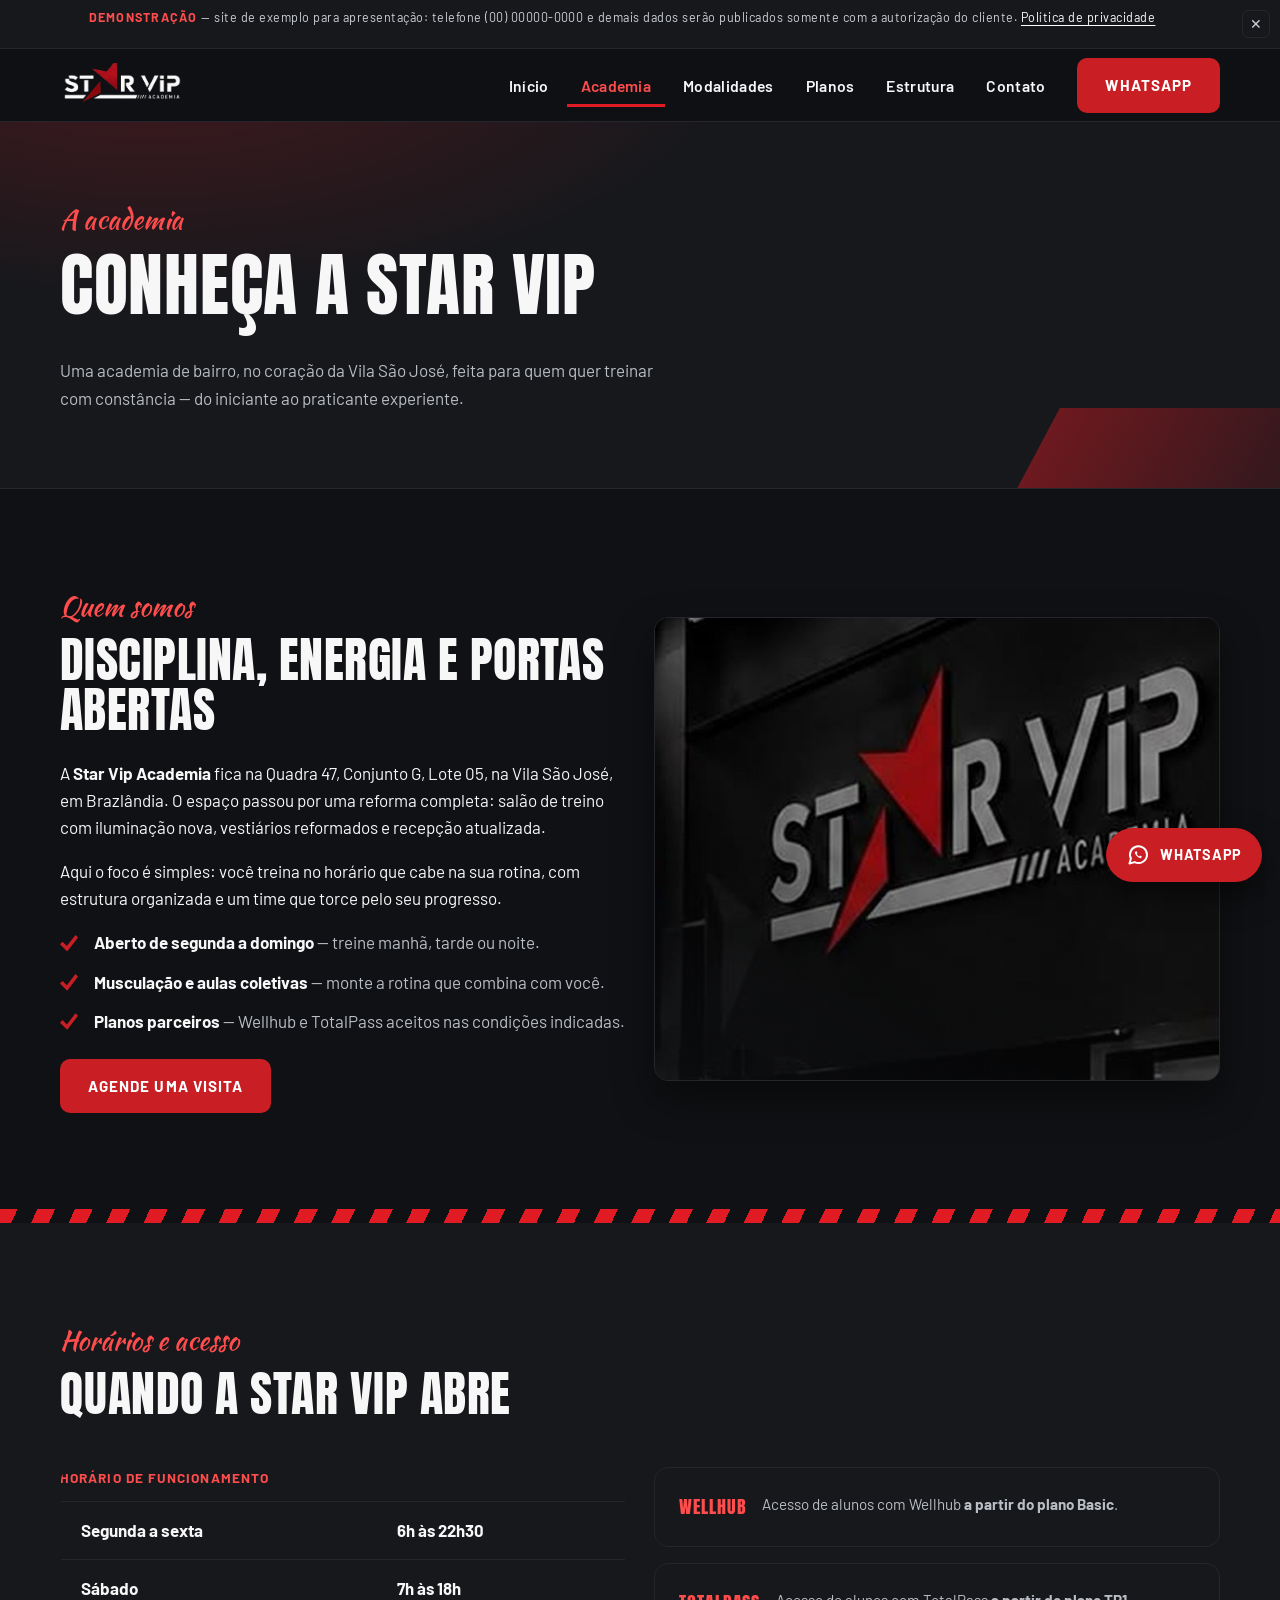
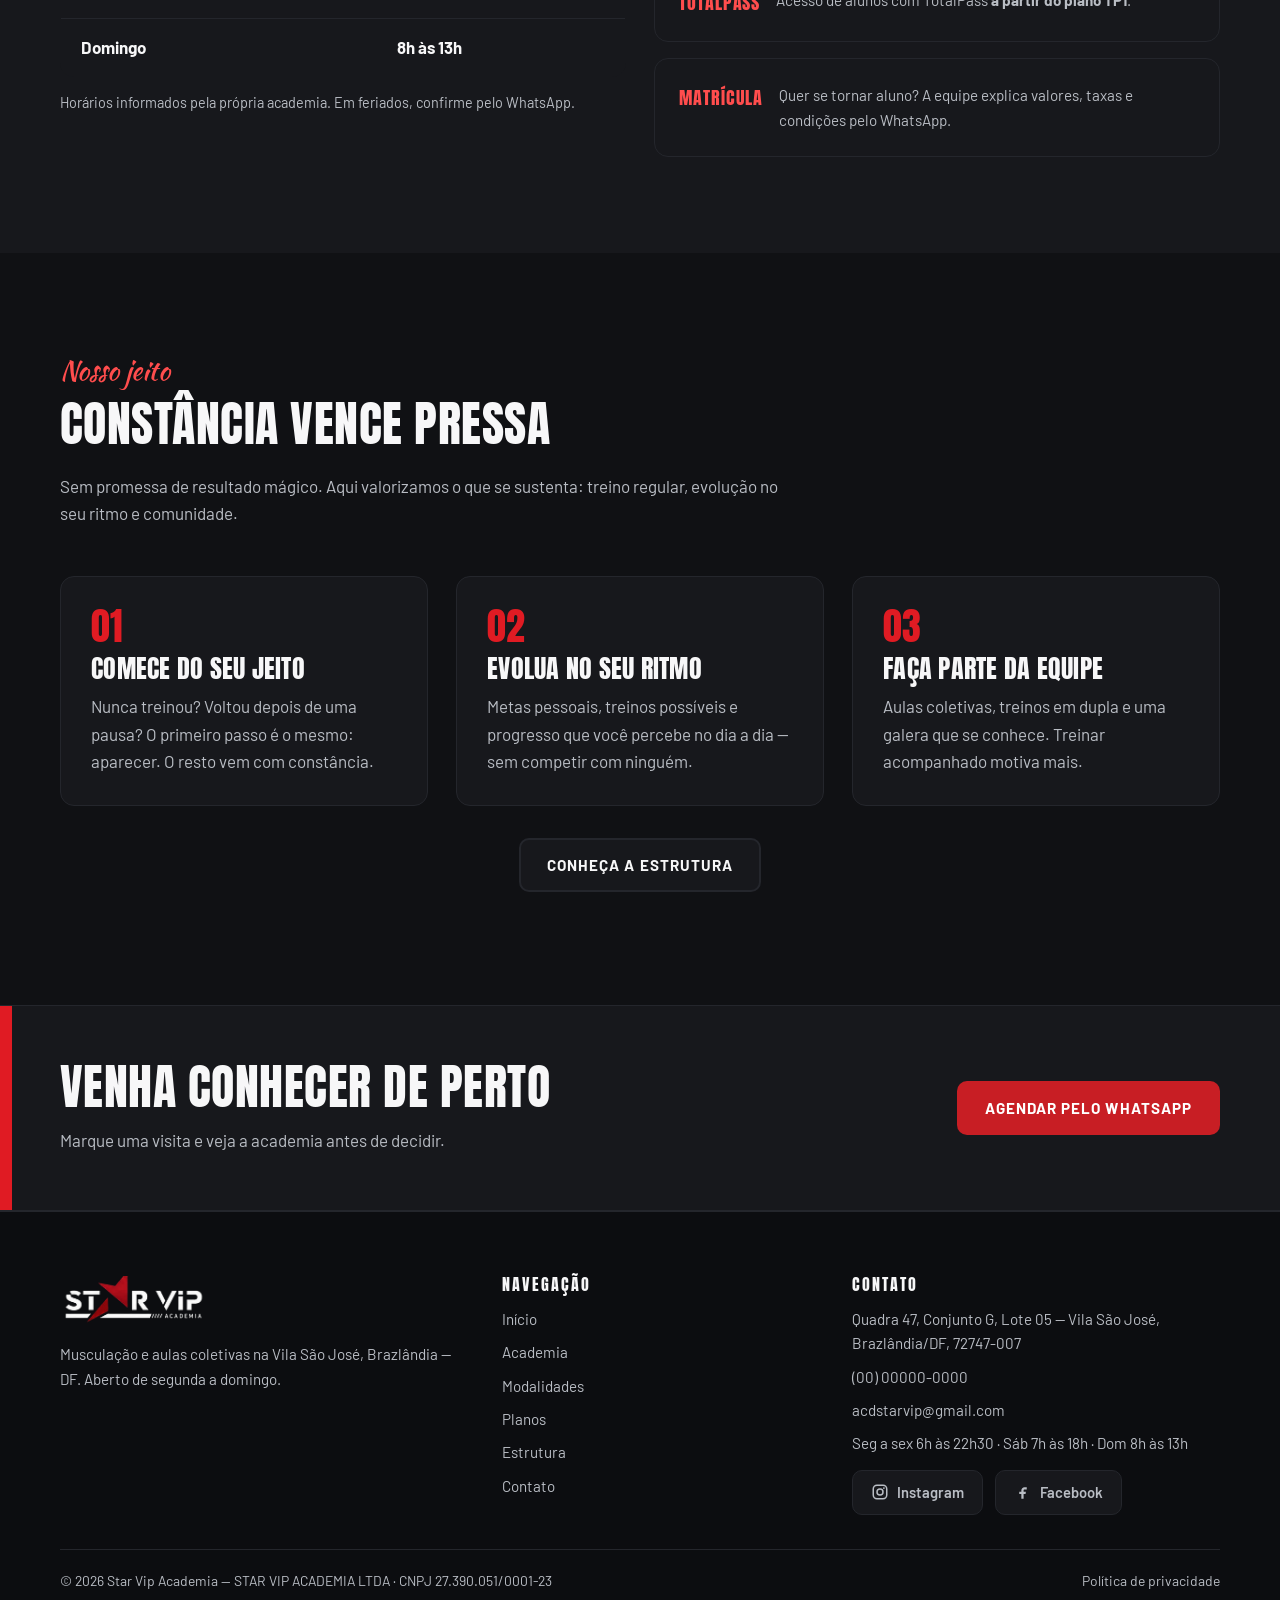
==== academia.html @ 005f94d7 "Site institucional Star Vip Academia (demonstração)" ====
<!DOCTYPE html>
<html lang="pt-BR">
<head>
  <meta charset="UTF-8">
  <meta name="viewport" content="width=device-width, initial-scale=1.0">
  <title>A Academia — Star Vip Academia em Brazlândia/DF</title>
  <meta name="description" content="Conheça a Star Vip Academia: estrutura renovada na Vila São José, Brazlândia-DF. Horários de segunda a domingo e parceiros Wellhub e TotalPass.">
  <meta name="theme-color" content="#101114">

  <meta property="og:type" content="website">
  <meta property="og:locale" content="pt_BR">
  <meta property="og:site_name" content="Star Vip Academia">
  <meta property="og:title" content="A Academia — Star Vip Academia">
  <meta property="og:description" content="Estrutura renovada, horários amplos e planos parceiros na Vila São José, Brazlândia-DF.">
  <meta property="og:image" content="img/og-image.jpg">

  <link rel="icon" href="img/favicon.png" type="image/png">
  <link rel="preconnect" href="https://fonts.googleapis.com">
  <link rel="preconnect" href="https://fonts.gstatic.com" crossorigin>
  <link href="https://fonts.googleapis.com/css2?family=Anton&family=Barlow:ital,wght@0,400;0,600;0,700;1,600&family=Kaushan+Script&display=swap" rel="stylesheet">
  <link rel="stylesheet" href="css/styles.css">
</head>
<body>
  <a class="skip-link" href="#conteudo">Pular para o conteúdo</a>

  <div class="demo-bar" role="note">
    <p><strong>Demonstração</strong> — site de exemplo para apresentação: telefone (00) 00000-0000 e demais dados serão publicados somente com a autorização do cliente. <a href="privacidade.html">Política de privacidade</a></p>
    <button type="button" class="demo-bar__close" aria-label="Dispensar aviso">&#10005;</button>
  </div>

  <!-- ======================= CABEÇALHO ======================= -->
  <header class="site-header">
    <div class="container header-inner">
      <a class="brand" href="index.html">
        <img src="img/logo.png" alt="Star Vip Academia — logo" width="126" height="44">
      </a>

      <button class="nav-toggle" type="button" aria-expanded="false" aria-controls="site-nav">
        <span class="bar"></span>
        <span class="bar"></span>
        <span class="bar"></span>
        <span class="visually-hidden">Abrir menu</span>
      </button>

      <nav id="site-nav" class="site-nav" aria-label="Navegação principal">
        <ul>
          <li><a class="nav-link" href="index.html">Início</a></li>
          <li><a class="nav-link" href="academia.html" aria-current="page">Academia</a></li>
          <li><a class="nav-link" href="modalidades.html">Modalidades</a></li>
          <li><a class="nav-link" href="planos.html">Planos</a></li>
          <li><a class="nav-link" href="estrutura.html">Estrutura</a></li>
          <li><a class="nav-link" href="contato.html">Contato</a></li>
        </ul>
        <a class="btn btn-red header-cta" href="https://wa.me/5500000000000?text=Ol%C3%A1%21%20Vim%20pelo%20site%20da%20Star%20Vip%20Academia%20e%20gostaria%20de%20mais%20informa%C3%A7%C3%B5es." target="_blank" rel="noopener" data-track="whatsapp" data-label="header">
          WhatsApp
        </a>
      </nav>
    </div>
  </header>

  <main id="conteudo">
    <!-- ======================= TOPO DA PÁGINA ======================= -->
    <section class="page-hero">
      <div class="container">
        <span class="kicker">A academia</span>
        <h1>Conheça a Star Vip</h1>
        <p>
          Uma academia de bairro, no coração da Vila São José, feita para quem quer
          treinar com constância — do iniciante ao praticante experiente.
        </p>
      </div>
    </section>

    <!-- ======================= APRESENTAÇÃO ======================= -->
    <section class="section">
      <div class="container">
        <div class="grid grid-2 items-center">
          <div class="reveal">
            <span class="kicker">Quem somos</span>
            <h2>Disciplina, energia e portas abertas</h2>
            <p>
              A <strong>Star Vip Academia</strong> fica na Quadra 47, Conjunto G, Lote 05,
              na Vila São José, em Brazlândia. O espaço passou por uma reforma completa:
              salão de treino com iluminação nova, vestiários reformados e recepção atualizada.
            </p>
            <p>
              Aqui o foco é simples: você treina no horário que cabe na sua rotina,
              com estrutura organizada e um time que torce pelo seu progresso.
            </p>
            <ul class="check-list">
              <li><strong>Aberto de segunda a domingo</strong> — treine manhã, tarde ou noite.</li>
              <li><strong>Musculação e aulas coletivas</strong> — monte a rotina que combina com você.</li>
              <li><strong>Planos parceiros</strong> — Wellhub e TotalPass aceitos nas condições indicadas.</li>
            </ul>
            <a class="btn btn-red" href="https://wa.me/5500000000000?text=Ol%C3%A1%21%20Vim%20pelo%20site%20e%20gostaria%20de%20conhecer%20a%20Star%20Vip%20Academia." target="_blank" rel="noopener" data-track="whatsapp" data-label="academia">Agende uma visita</a>
          </div>

          <figure class="hero-media reveal">
            <img src="img/logo-parede.jpg" alt="Logomarca Star Vip em relevo na parede preta do salão de treino" width="1106" height="1089" loading="lazy">
          </figure>
        </div>
      </div>
    </section>

    <div class="stripes" aria-hidden="true"></div>

    <!-- ======================= HORÁRIOS + PARCEIROS ======================= -->
    <section class="section section--dark2">
      <div class="container">
        <div class="section-head reveal">
          <span class="kicker">Horários e acesso</span>
          <h2>Quando a Star Vip abre</h2>
        </div>

        <div class="grid grid-2">
          <div class="reveal">
            <table class="hours-table">
              <caption>Horário de funcionamento</caption>
              <tbody>
                <tr>
                  <th scope="row">Segunda a sexta</th>
                  <td><strong>6h às 22h30</strong></td>
                </tr>
                <tr>
                  <th scope="row">Sábado</th>
                  <td><strong>7h às 18h</strong></td>
                </tr>
                <tr>
                  <th scope="row">Domingo</th>
                  <td><strong>8h às 13h</strong></td>
                </tr>
              </tbody>
            </table>
            <p class="note">
              Horários informados pela própria academia. Em feriados, confirme pelo WhatsApp.
            </p>
          </div>

          <div class="grid stack-16 reveal">
            <div class="partner">
              <span class="p-badge">Wellhub</span>
              <p>Acesso de alunos com Wellhub <strong>a partir do plano Basic</strong>.</p>
            </div>
            <div class="partner">
              <span class="p-badge">TotalPass</span>
              <p>Acesso de alunos com TotalPass <strong>a partir do plano TP1</strong>.</p>
            </div>
            <div class="partner">
              <span class="p-badge">Matrícula</span>
              <p>Quer se tornar aluno? A equipe explica valores, taxas e condições pelo WhatsApp.</p>
            </div>
          </div>
        </div>
      </div>
    </section>

    <!-- ======================= NOSSO JEITO DE TREINAR ======================= -->
    <section class="section">
      <div class="container">
        <div class="section-head reveal">
          <span class="kicker">Nosso jeito</span>
          <h2>Constância vence pressa</h2>
          <p>Sem promessa de resultado mágico. Aqui valorizamos o que se sustenta: treino regular, evolução no seu ritmo e comunidade.</p>
        </div>

        <div class="grid grid-3">
          <article class="card reveal">
            <span class="num">01</span>
            <h3>Comece do seu jeito</h3>
            <p>Nunca treinou? Voltou depois de uma pausa? O primeiro passo é o mesmo: aparecer. O resto vem com constância.</p>
          </article>
          <article class="card reveal">
            <span class="num">02</span>
            <h3>Evolua no seu ritmo</h3>
            <p>Metas pessoais, treinos possíveis e progresso que você percebe no dia a dia — sem competir com ninguém.</p>
          </article>
          <article class="card reveal">
            <span class="num">03</span>
            <h3>Faça parte da equipe</h3>
            <p>Aulas coletivas, treinos em dupla e uma galera que se conhece. Treinar acompanhado motiva mais.</p>
          </article>
        </div>

        <p class="center reveal">
          <a class="btn btn-ghost-light" href="estrutura.html">Conheça a estrutura</a>
        </p>
      </div>
    </section>

    <!-- ======================= CTA ======================= -->
    <section class="cta-band">
      <div class="container">
        <div>
          <h2>Venha conhecer de perto</h2>
          <p>Marque uma visita e veja a academia antes de decidir.</p>
        </div>
        <a class="btn btn-red" href="https://wa.me/5500000000000?text=Ol%C3%A1%21%20Vim%20pelo%20site%20e%20gostaria%20de%20agendar%20uma%20visita%20na%20Star%20Vip%20Academia." target="_blank" rel="noopener" data-track="whatsapp" data-label="cta-academia">
          Agendar pelo WhatsApp
        </a>
      </div>
    </section>
  </main>

  <!-- ======================= RODAPÉ ======================= -->
  <footer class="site-footer">
    <div class="container">
      <div class="footer-grid">
        <div>
          <img class="footer-logo" src="img/logo.png" alt="Star Vip Academia" width="146" height="51">
          <p>Musculação e aulas coletivas na Vila São José, Brazlândia — DF. Aberto de segunda a domingo.</p>
        </div>

        <nav aria-label="Links do rodapé">
          <h3>Navegação</h3>
          <ul>
            <li><a href="index.html">Início</a></li>
            <li><a href="academia.html">Academia</a></li>
            <li><a href="modalidades.html">Modalidades</a></li>
            <li><a href="planos.html">Planos</a></li>
            <li><a href="estrutura.html">Estrutura</a></li>
            <li><a href="contato.html">Contato</a></li>
          </ul>
        </nav>

        <div>
          <h3>Contato</h3>
          <ul>
            <li>Quadra 47, Conjunto G, Lote 05 — Vila São José, Brazlândia/DF, 72747-007</li>
            <li><a href="tel:+5500000000000">(00) 00000-0000</a></li>
            <li><a href="mailto:acdstarvip@gmail.com">acdstarvip@gmail.com</a></li>
            <li>Seg a sex 6h às 22h30 · Sáb 7h às 18h · Dom 8h às 13h</li>
          </ul>
          <div class="socials">
            <a href="https://www.instagram.com/academiastarvip/" target="_blank" rel="noopener" data-track="instagram" data-label="footer">
              <svg width="18" height="18" viewBox="0 0 24 24" fill="none" stroke="currentColor" stroke-width="2" aria-hidden="true"><rect x="3" y="3" width="18" height="18" rx="5"/><circle cx="12" cy="12" r="4"/><circle cx="17.2" cy="6.8" r="1.2" fill="currentColor" stroke="none"/></svg>
              Instagram
            </a>
            <a href="https://www.facebook.com/academiastarvip" target="_blank" rel="noopener" data-track="facebook" data-label="footer">
              <svg width="18" height="18" viewBox="0 0 24 24" fill="currentColor" aria-hidden="true"><path d="M14 8.5h3V5.6h-3c-2.3 0-4.2 1.9-4.2 4.2v1.9H7v2.9h2.8V21h3v-6.4h2.6l.5-2.9h-3.1V9.8c0-.7.6-1.3 1.2-1.3z"/></svg>
              Facebook
            </a>
          </div>
        </div>
      </div>

      <div class="footer-bottom">
        <span>© 2026 Star Vip Academia — STAR VIP ACADEMIA LTDA · CNPJ 27.390.051/0001-23</span>
        <span><a href="privacidade.html">Política de privacidade</a></span>
      </div>
    </div>
  </footer>

  <a class="float-wa" href="https://wa.me/5500000000000?text=Ol%C3%A1%21%20Vim%20pelo%20site%20da%20Star%20Vip%20Academia%20e%20gostaria%20de%20mais%20informa%C3%A7%C3%B5es." target="_blank" rel="noopener" aria-label="Falar no WhatsApp" data-track="whatsapp" data-label="flutuante">
    <svg viewBox="0 0 24 24" fill="none" stroke="currentColor" stroke-width="2" stroke-linecap="round" stroke-linejoin="round" aria-hidden="true"><path d="M21 11.5a8.5 8.5 0 0 1-12.3 7.6L3.5 20.5l1.4-5A8.5 8.5 0 1 1 21 11.5z"/><path d="M8.8 9.2c.3 2.6 3.4 5.7 6 6l1.2-1.5-1.9-1.1-1 .8c-.9-.5-1.9-1.5-2.4-2.4l.8-1L10.3 8l-1.5 1.2z" fill="currentColor" stroke="none"/></svg>
    <span>WhatsApp</span>
  </a>

  <script src="js/main.js"></script>
</body>
</html>
---- css/styles.css ----
/* =========================================================
   Star Vip Academia — styles.css
   Identidade: preto carvão + vermelho intenso + branco
   Títulos condensados em caixa alta + acentos manuscritos
   ========================================================= */

:root {
  --ink: #101114;          /* fundo principal (carvão) */
  --ink-2: #17181c;        /* cartões e blocos */
  --ink-3: #24262c;        /* bordas e divisões */
  --red: #e01b23;          /* grafismos, detalhes, faixas */
  --red-btn: #c81e24;      /* botões com texto branco (contraste AA) */
  --red-btn-hover: #a9161c;
  --red-soft: #ff4d4d;     /* texto/links vermelhos sobre escuro (AA) */
  --white: #f7f7f8;
  --muted: #b9bdc4;        /* texto secundário sobre escuro */
  --radius: 14px;
  --font-display: "Anton", "Arial Narrow", sans-serif;
  --font-body: "Barlow", "Segoe UI", sans-serif;
  --font-script: "Kaushan Script", cursive;
  --header-h: 72px;
  --shadow: 0 18px 40px rgba(0, 0, 0, .45);
}

/* ---------- Base ---------- */
*, *::before, *::after { box-sizing: border-box; }

html { scroll-behavior: smooth; }

body {
  margin: 0;
  background: var(--ink);
  color: var(--white);
  font-family: var(--font-body);
  font-size: 17px;
  line-height: 1.6;
  -webkit-font-smoothing: antialiased;
}

img { max-width: 100%; height: auto; display: block; }

a { color: var(--red-soft); text-decoration: none; }
a:hover { text-decoration: underline; }

h1, h2, h3 {
  font-family: var(--font-display);
  font-weight: 400;
  text-transform: uppercase;
  line-height: 1.05;
  letter-spacing: .01em;
  margin: 0 0 .5em;
  color: var(--white);
}

h1 { font-size: clamp(2.5rem, 6vw, 4.4rem); }
h2 { font-size: clamp(1.9rem, 4vw, 3rem); }
h3 { font-size: clamp(1.25rem, 2.4vw, 1.6rem); }

p { margin: 0 0 1em; }

::selection { background: var(--red); color: #fff; }

:focus-visible {
  outline: 3px solid var(--red-soft);
  outline-offset: 3px;
  border-radius: 4px;
}

.visually-hidden {
  position: absolute !important;
  width: 1px; height: 1px;
  margin: -1px; padding: 0; border: 0;
  clip: rect(0 0 0 0); overflow: hidden;
  white-space: nowrap;
}

.skip-link {
  position: absolute;
  left: 16px; top: -60px;
  z-index: 200;
  background: var(--red-btn);
  color: #fff;
  padding: 12px 18px;
  font-weight: 700;
  border-radius: 0 0 8px 8px;
  transition: top .2s ease;
}
.skip-link:focus { top: 0; text-decoration: none; }

/* -------------------------------------------------
   Faixa de demonstração (aviso ao cliente)
------------------------------------------------- */
.demo-bar {
  display: flex;
  align-items: center;
  justify-content: center;
  gap: 16px;
  flex-wrap: wrap;
  padding: 8px 52px 8px 16px;
  position: relative;
  background: var(--ink-2);
  border-bottom: 1px solid var(--ink-3);
  font-size: .78rem;
  letter-spacing: .04em;
  text-align: center;
  color: #cfd2d8;
}
.demo-bar strong {
  color: var(--red-soft);
  text-transform: uppercase;
  letter-spacing: .1em;
}
.demo-bar a { color: #fff; text-decoration: underline; text-underline-offset: 3px; }
.demo-bar__close {
  position: absolute;
  right: 10px; top: 50%;
  transform: translateY(-50%);
  width: 28px; height: 28px;
  display: grid; place-items: center;
  background: none;
  border: 1px solid var(--ink-3);
  border-radius: 6px;
  color: #cfd2d8;
  font-size: .9rem;
  line-height: 1;
  cursor: pointer;
  transition: color .15s ease, border-color .15s ease;
}
.demo-bar__close:hover { color: #fff; border-color: var(--red); }
.demo-bar[hidden] { display: none; }

.container {
  width: min(1160px, 100% - 40px);
  margin-inline: auto;
}

/* ---------- Utilidades de texto ---------- */
.script {
  font-family: var(--font-script);
  text-transform: none;
  font-weight: 400;
  color: var(--red-soft);
  letter-spacing: 0;
}

.accent { color: var(--red-soft); }

.lead {
  font-size: clamp(1.05rem, 1.6vw, 1.2rem);
  color: var(--muted);
  max-width: 58ch;
}

.kicker {
  display: inline-block;
  font-family: var(--font-script);
  font-size: clamp(1.3rem, 2.5vw, 1.7rem);
  color: var(--red-soft);
  margin-bottom: .4rem;
}

.section { padding: clamp(56px, 8vw, 96px) 0; position: relative; }
.section--tight { padding: clamp(40px, 6vw, 64px) 0; }
.section--dark2 { background: var(--ink-2); }

.section-head { max-width: 720px; margin-bottom: clamp(28px, 4vw, 48px); }
.section-head p { color: var(--muted); margin-bottom: 0; }
.section-head--center { margin-inline: auto; text-align: center; }

/* Tarja diagonal //// inspirada no logo */
.stripes {
  height: 14px;
  background: repeating-linear-gradient(
    115deg,
    var(--red) 0 16px,
    transparent 16px 34px
  );
}

/* ---------- Botões ---------- */
.btn {
  display: inline-flex;
  align-items: center;
  justify-content: center;
  gap: 10px;
  min-height: 48px;
  padding: 13px 26px;
  font-family: var(--font-body);
  font-size: .95rem;
  font-weight: 700;
  text-transform: uppercase;
  letter-spacing: .07em;
  border: 2px solid transparent;
  border-radius: 10px;
  cursor: pointer;
  text-decoration: none;
  transition: background-color .18s ease, border-color .18s ease,
              color .18s ease, transform .18s ease;
}
.btn:hover { text-decoration: none; transform: translateY(-2px); }

.btn-red {
  background: var(--red-btn);
  color: #fff;
}
.btn-red:hover { background: var(--red-btn-hover); color: #fff; }

.btn-outline {
  border-color: rgba(255, 255, 255, .55);
  color: var(--white);
  background: transparent;
}
.btn-outline:hover { border-color: var(--white); background: rgba(255,255,255,.08); color: var(--white); }

.btn-ghost-light {
  border-color: var(--ink-3);
  background: var(--ink-2);
  color: var(--white);
}
.btn-ghost-light:hover { border-color: var(--red); color: var(--white); }

.btn-block { width: 100%; }

.btn .icon { width: 20px; height: 20px; flex: none; }

/* ---------- Cabeçalho ---------- */
.site-header {
  position: sticky;
  top: 0;
  z-index: 100;
  background: rgba(16, 17, 20, .92);
  backdrop-filter: blur(10px);
  border-bottom: 1px solid var(--ink-3);
}

.header-inner {
  display: flex;
  align-items: center;
  justify-content: space-between;
  gap: 20px;
  min-height: var(--header-h);
}

.brand img { height: 44px; width: auto; }

.nav-toggle {
  display: none;
  flex-direction: column;
  justify-content: center;
  gap: 5px;
  width: 48px; height: 48px;
  padding: 10px;
  background: transparent;
  border: 1px solid var(--ink-3);
  border-radius: 10px;
  cursor: pointer;
}
.nav-toggle .bar {
  display: block;
  height: 3px;
  width: 100%;
  background: var(--white);
  border-radius: 2px;
  transition: transform .2s ease, opacity .2s ease;
}
.nav-toggle[aria-expanded="true"] .bar:nth-child(1) { transform: translateY(8px) rotate(45deg); }
.nav-toggle[aria-expanded="true"] .bar:nth-child(2) { opacity: 0; }
.nav-toggle[aria-expanded="true"] .bar:nth-child(3) { transform: translateY(-8px) rotate(-45deg); }

.site-nav { display: flex; align-items: center; gap: 8px; }

.site-nav ul {
  display: flex;
  align-items: center;
  gap: 4px;
  list-style: none;
  margin: 0;
  padding: 0;
}

.site-nav a.nav-link {
  display: inline-flex;
  align-items: center;
  min-height: 44px;
  padding: 8px 14px;
  color: var(--white);
  font-weight: 600;
  font-size: .98rem;
  letter-spacing: .02em;
  border-radius: 8px;
  text-decoration: none;
}
.site-nav a.nav-link:hover { background: rgba(255,255,255,.07); text-decoration: none; }

.site-nav a.nav-link[aria-current="page"] {
  color: var(--red-soft);
  box-shadow: inset 0 -3px 0 var(--red);
  border-radius: 8px 8px 0 0;
}

.header-cta { margin-left: 10px; }

/* ---------- Hero ---------- */
.hero {
  position: relative;
  overflow: hidden;
  background:
    radial-gradient(1100px 520px at 85% -10%, rgba(224, 27, 35, .18), transparent 60%),
    linear-gradient(180deg, #141519 0%, var(--ink) 100%);
  border-bottom: 1px solid var(--ink-3);
}

/* grafismo diagonal vermelho */
.hero::before {
  content: "";
  position: absolute;
  top: -60px; right: -80px;
  width: 420px; height: 180px;
  background: linear-gradient(90deg, var(--red), rgba(224,27,35,.25));
  transform: skewX(-28deg);
  opacity: .55;
  pointer-events: none;
}

.hero-grid {
  display: grid;
  grid-template-columns: 1.15fr .85fr;
  gap: clamp(28px, 5vw, 56px);
  align-items: center;
  padding: clamp(48px, 7vw, 92px) 0 clamp(36px, 5vw, 64px);
  position: relative;
  z-index: 1;
}

.hero h1 .line2 { display: block; color: var(--red-soft); }

.hero-actions {
  display: flex;
  flex-wrap: wrap;
  gap: 14px;
  margin-top: 26px;
}

.hero-media {
  position: relative;
  margin: 0;
  border-radius: var(--radius);
  overflow: hidden;
  box-shadow: var(--shadow);
  border: 1px solid var(--ink-3);
}
.hero-media img { width: 100%; aspect-ratio: 11 / 9; object-fit: cover; }
.hero-media::after {
  content: "";
  position: absolute;
  inset: 0;
  background: linear-gradient(200deg, transparent 55%, rgba(16,17,20,.7));
  pointer-events: none;
}

/* faixa de indicadores */
.hero-strip {
  position: relative;
  z-index: 1;
  background: rgba(23, 24, 28, .9);
  border-top: 1px solid var(--ink-3);
}
.hero-strip ul {
  list-style: none;
  display: grid;
  grid-template-columns: repeat(4, 1fr);
  margin: 0;
  padding: 0;
}
.hero-strip li {
  padding: 18px 20px;
  text-align: center;
  font-weight: 600;
  color: var(--white);
  border-left: 1px solid var(--ink-3);
  font-size: .95rem;
}
.hero-strip li:first-child { border-left: 0; }
.hero-strip li strong {
  display: block;
  font-family: var(--font-display);
  font-size: 1.35rem;
  color: var(--red-soft);
  text-transform: uppercase;
  letter-spacing: .03em;
}

/* Página interna: faixa de topo */
.page-hero {
  position: relative;
  overflow: hidden;
  background:
    radial-gradient(900px 380px at 12% -20%, rgba(224, 27, 35, .22), transparent 65%),
    var(--ink-2);
  border-bottom: 1px solid var(--ink-3);
  padding: clamp(44px, 6vw, 76px) 0;
}
.page-hero::after {
  content: "";
  position: absolute;
  right: -60px; bottom: -70px;
  width: 320px; height: 150px;
  background: linear-gradient(90deg, rgba(224,27,35,.85), rgba(224,27,35,.15));
  transform: skewX(-28deg);
  opacity: .5;
  pointer-events: none;
}
.page-hero .container { position: relative; z-index: 1; }
.page-hero p { color: var(--muted); max-width: 62ch; margin-bottom: 0; }

/* ---------- Grade de cartões ---------- */
.grid {
  display: grid;
  gap: clamp(18px, 3vw, 28px);
}
.grid-2 { grid-template-columns: repeat(2, 1fr); }
.grid-3 { grid-template-columns: repeat(3, 1fr); }
.grid-4 { grid-template-columns: repeat(4, 1fr); }

.card {
  background: var(--ink-2);
  border: 1px solid var(--ink-3);
  border-radius: var(--radius);
  padding: clamp(22px, 3vw, 30px);
  transition: border-color .2s ease, transform .2s ease;
}
.card:hover { border-color: rgba(224, 27, 35, .6); transform: translateY(-4px); }

.card h3 { margin-bottom: .45em; }
.card p { color: var(--muted); margin-bottom: 0; }

.card .tag {
  display: inline-block;
  font-size: .78rem;
  font-weight: 700;
  letter-spacing: .12em;
  text-transform: uppercase;
  color: var(--red-soft);
  margin-bottom: 10px;
}

/* cartão de modalidade */
.card--mod { display: flex; flex-direction: column; gap: 12px; }
.card--mod .mod-icon {
  width: 54px; height: 54px;
  display: grid;
  place-items: center;
  background: rgba(224, 27, 35, .12);
  border: 1px solid rgba(224, 27, 35, .45);
  border-radius: 12px;
  color: var(--red-soft);
}
.card--mod .mod-icon svg { width: 28px; height: 28px; }
.card--mod .btn { margin-top: auto; }

/* número de destaque */
.card .num {
  font-family: var(--font-display);
  font-size: 2.4rem;
  color: var(--red);
  line-height: 1;
  margin-bottom: 10px;
  display: block;
}

/* ---------- Lista com marcas ---------- */
.check-list {
  list-style: none;
  margin: 0 0 1.4em;
  padding: 0;
  display: grid;
  gap: 12px;
}
.check-list li {
  position: relative;
  padding-left: 34px;
  color: var(--muted);
}
.check-list li::before {
  content: "";
  position: absolute;
  left: 0; top: 4px;
  width: 18px; height: 18px;
  background: var(--red-btn);
  clip-path: polygon(14% 46%, 0 60%, 40% 100%, 100% 22%, 86% 8%, 38% 70%);
}
.check-list li strong { color: var(--white); }

/* ---------- Faixa CTA ---------- */
.cta-band {
  position: relative;
  overflow: hidden;
  background: var(--ink-2);
  border-block: 1px solid var(--ink-3);
}
.cta-band::before {
  content: "";
  position: absolute;
  inset: 0 auto 0 0;
  width: 12px;
  background: var(--red);
}
.cta-band .container {
  display: flex;
  flex-wrap: wrap;
  align-items: center;
  justify-content: space-between;
  gap: 24px;
  padding: clamp(36px, 5vw, 56px) 0;
}
.cta-band h2 { margin-bottom: .3em; }
.cta-band p { color: var(--muted); margin-bottom: 0; }

/* ---------- Horários ---------- */
.hours-table {
  width: 100%;
  border-collapse: collapse;
  background: var(--ink-2);
  border: 1px solid var(--ink-3);
  border-radius: var(--radius);
  overflow: hidden;
}
.hours-table caption {
  caption-side: top;
  text-align: left;
  padding-bottom: 12px;
  font-weight: 700;
  letter-spacing: .08em;
  text-transform: uppercase;
  color: var(--red-soft);
  font-size: .85rem;
}
.hours-table th, .hours-table td {
  padding: 15px 20px;
  text-align: left;
  border-bottom: 1px solid var(--ink-3);
}
.hours-table tr:last-child th,
.hours-table tr:last-child td { border-bottom: 0; }
.hours-table th { font-weight: 700; color: var(--white); white-space: nowrap; }
.hours-table td { color: var(--muted); }
.hours-table td strong { color: var(--white); font-size: 1.05rem; }

/* ---------- Parceiros ---------- */
.partner {
  display: flex;
  gap: 16px;
  align-items: flex-start;
  background: var(--ink-2);
  border: 1px solid var(--ink-3);
  border-radius: var(--radius);
  padding: 24px;
}
.partner .p-badge {
  font-family: var(--font-display);
  text-transform: uppercase;
  color: var(--red-soft);
  font-size: 1.15rem;
  letter-spacing: .05em;
  white-space: nowrap;
}
.partner p { margin: 0; color: var(--muted); font-size: .95rem; }

/* ---------- Galeria ---------- */
.gallery {
  display: grid;
  grid-template-columns: repeat(6, 1fr);
  gap: 14px;
}
.gallery figure {
  margin: 0;
  position: relative;
  border-radius: var(--radius);
  overflow: hidden;
  border: 1px solid var(--ink-3);
  background: var(--ink-2);
  cursor: zoom-in;
}
.gallery figure:nth-child(1) { grid-column: span 4; }
.gallery figure:nth-child(2) { grid-column: span 2; }
.gallery figure:nth-child(3) { grid-column: span 2; }
.gallery figure:nth-child(4) { grid-column: span 2; }
.gallery figure:nth-child(5) { grid-column: span 2; }

.gallery img {
  width: 100%;
  height: 100%;
  min-height: 210px;
  object-fit: cover;
  transition: transform .3s ease;
}
.gallery figure:hover img { transform: scale(1.04); }
.gallery figcaption {
  position: absolute;
  left: 0; right: 0; bottom: 0;
  padding: 26px 16px 12px;
  font-size: .92rem;
  font-weight: 600;
  color: var(--white);
  background: linear-gradient(transparent, rgba(16, 17, 20, .92));
}

/* lightbox */
.lightbox {
  position: fixed;
  inset: 0;
  z-index: 300;
  display: none;
  align-items: center;
  justify-content: center;
  padding: 24px;
  background: rgba(8, 9, 11, .94);
}
.lightbox.is-open { display: flex; }
.lightbox img {
  max-width: min(1000px, 92vw);
  max-height: 82vh;
  border-radius: 10px;
  border: 1px solid var(--ink-3);
}
.lightbox .lb-close,
.lightbox .lb-prev,
.lightbox .lb-next {
  position: absolute;
  min-width: 46px; min-height: 46px;
  display: grid;
  place-items: center;
  background: rgba(23, 24, 28, .9);
  color: #fff;
  border: 1px solid var(--ink-3);
  border-radius: 10px;
  font-size: 1.3rem;
  cursor: pointer;
}
.lightbox .lb-close { top: 18px; right: 18px; }
.lightbox .lb-prev  { left: 18px; top: 50%; transform: translateY(-50%); }
.lightbox .lb-next  { right: 18px; top: 50%; transform: translateY(-50%); }

/* ---------- Contato ---------- */
.contact-grid {
  display: grid;
  grid-template-columns: .95fr 1.05fr;
  gap: clamp(24px, 4vw, 44px);
  align-items: start;
}

.info-list { list-style: none; margin: 0 0 26px; padding: 0; display: grid; gap: 14px; }
.info-list li {
  display: flex;
  gap: 14px;
  align-items: flex-start;
  background: var(--ink-2);
  border: 1px solid var(--ink-3);
  border-radius: 12px;
  padding: 16px 18px;
}
.info-list .ico {
  flex: none;
  width: 40px; height: 40px;
  display: grid;
  place-items: center;
  background: rgba(224, 27, 35, .12);
  border-radius: 10px;
  color: var(--red-soft);
}
.info-list .ico svg { width: 22px; height: 22px; }
.info-list b { display: block; text-transform: uppercase; letter-spacing: .08em; font-size: .78rem; color: var(--muted); }
.info-list span, .info-list a { color: var(--white); font-weight: 600; }
.info-list a:hover { color: var(--red-soft); }

.socials { display: flex; gap: 12px; flex-wrap: wrap; margin-top: 14px; }
.socials a {
  display: inline-flex;
  align-items: center;
  gap: 8px;
  min-height: 44px;
  padding: 10px 18px;
  border: 1px solid var(--ink-3);
  border-radius: 10px;
  background: var(--ink-2);
  color: var(--white);
  font-weight: 600;
  font-size: .92rem;
}
.socials a:hover { border-color: var(--red); color: var(--white); text-decoration: none; }

/* formulário */
.form-card {
  background: var(--ink-2);
  border: 1px solid var(--ink-3);
  border-radius: var(--radius);
  padding: clamp(24px, 4vw, 36px);
}

.form-row { display: grid; gap: 16px; grid-template-columns: 1fr 1fr; }
.form-field { display: flex; flex-direction: column; gap: 6px; margin-bottom: 16px; }
.form-field label { font-weight: 600; font-size: .95rem; }
.form-field .hint { color: var(--muted); font-size: .85rem; }

.form-field input,
.form-field select,
.form-field textarea {
  width: 100%;
  min-height: 48px;
  padding: 12px 14px;
  background: #0e0f12;
  color: var(--white);
  border: 1px solid var(--ink-3);
  border-radius: 10px;
  font-family: var(--font-body);
  font-size: 1rem;
}
.form-field textarea { min-height: 130px; resize: vertical; }

.form-field input:focus,
.form-field select:focus,
.form-field textarea:focus {
  outline: none;
  border-color: var(--red);
  box-shadow: 0 0 0 3px rgba(224, 27, 35, .28);
}

.form-field .error {
  color: var(--red-soft);
  font-size: .87rem;
  font-weight: 600;
  min-height: 1.1em;
}
.form-field input[aria-invalid="true"],
.form-field select[aria-invalid="true"],
.form-field textarea[aria-invalid="true"] { border-color: var(--red-soft); }

.checkbox-field {
  display: flex;
  gap: 10px;
  align-items: flex-start;
  margin-bottom: 20px;
  font-size: .93rem;
  color: var(--muted);
}
.checkbox-field input { width: 22px; height: 22px; margin-top: 2px; accent-color: var(--red-btn); flex: none; }

.form-success {
  display: none;
  margin-bottom: 18px;
  padding: 16px 18px;
  border: 1px solid rgba(80, 220, 130, .5);
  background: rgba(46, 160, 90, .14);
  color: #d6f5e2;
  border-radius: 10px;
  font-weight: 600;
}
.form-success.is-visible { display: block; }

.map-frame {
  border: 1px solid var(--ink-3);
  border-radius: var(--radius);
  overflow: hidden;
  background: var(--ink-2);
}
.map-frame iframe {
  display: block;
  width: 100%;
  height: 340px;
  border: 0;
  filter: grayscale(.35) contrast(1.05);
}

/* ---------- Rodapé ---------- */
.site-footer {
  background: #0c0d10;
  border-top: 1px solid var(--ink-3);
  padding: clamp(40px, 6vw, 64px) 0 28px;
  color: var(--muted);
  font-size: .95rem;
}
.footer-grid {
  display: grid;
  grid-template-columns: 1.3fr 1fr 1.2fr;
  gap: clamp(24px, 4vw, 44px);
  margin-bottom: 34px;
}
.site-footer h3 {
  font-size: 1rem;
  letter-spacing: .12em;
  color: var(--white);
  margin-bottom: 14px;
}
.site-footer img.footer-logo { height: 52px; width: auto; margin-bottom: 14px; }
.site-footer ul { list-style: none; margin: 0; padding: 0; display: grid; gap: 9px; }
.site-footer a { color: var(--muted); }
.site-footer a:hover { color: var(--red-soft); }
.footer-bottom {
  border-top: 1px solid var(--ink-3);
  padding-top: 20px;
  display: flex;
  flex-wrap: wrap;
  gap: 10px 24px;
  justify-content: space-between;
  font-size: .87rem;
}

/* ---------- Botão flutuante WhatsApp ---------- */
.float-wa {
  position: fixed;
  right: 18px;
  bottom: 18px;
  z-index: 150;
  display: inline-flex;
  align-items: center;
  gap: 10px;
  min-height: 54px;
  padding: 0 20px;
  background: var(--red-btn);
  color: #fff;
  font-weight: 700;
  text-transform: uppercase;
  letter-spacing: .05em;
  font-size: .9rem;
  border-radius: 999px;
  box-shadow: 0 14px 30px rgba(0, 0, 0, .5);
}
.float-wa:hover { background: var(--red-btn-hover); color: #fff; text-decoration: none; }
.float-wa svg { width: 24px; height: 24px; }

/* ---------- Fotos em grade e utilitários ---------- */
.grid-photos-item {
  margin: 0;
  border-radius: var(--radius);
  overflow: hidden;
  border: 1px solid var(--ink-3);
  background: var(--ink-2);
}
.grid-photos-item img {
  width: 100%;
  height: 100%;
  min-height: 220px;
  object-fit: cover;
}

.center { text-align: center; margin-top: 32px; }
.items-center { align-items: center; }
.stack-16 { display: grid; gap: 16px; }
.socials-top { margin-top: 18px; }
.form-card .form-title { font-size: 1.7rem; }
.form-card .form-title + .note { margin-top: 0; }
.note {
  color: var(--muted);
  font-size: .9rem;
  margin-top: 14px;
}

/* Texto corrido de páginas internas (privacidade) */
.prose { max-width: 820px; }
.prose .card + .card { margin-top: 20px; }
.prose h2 { font-size: 1.5rem; }
.prose .center { margin-top: 24px; }

/* ---------- Animação de entrada (leve) ----------
   Escondido apenas quando o JS confirma que o observador está ativo
   (.js-reveal é adicionado no fim do main.js) — se o script falhar,
   todo o conteúdo continua visível. */
.reveal { opacity: 1; transform: none; }
.js-reveal .reveal {
  opacity: 0;
  transform: translateY(18px);
  transition: opacity .5s ease, transform .5s ease;
}
.js-reveal .reveal.is-in { opacity: 1; transform: none; }

@media (prefers-reduced-motion: reduce) {
  html { scroll-behavior: auto; }
  .js-reveal .reveal { opacity: 1; transform: none; transition: none; }
  .btn:hover { transform: none; }
  .card:hover { transform: none; }
  .gallery figure:hover img { transform: none; }
}

/* ---------- Responsivo ---------- */
@media (max-width: 1020px) {
  .grid-4 { grid-template-columns: repeat(2, 1fr); }
  .hero-strip ul { grid-template-columns: repeat(2, 1fr); }
  .hero-strip li:nth-child(3) { border-left: 0; }
  .hero-strip li:nth-child(n+3) { border-top: 1px solid var(--ink-3); }
}

@media (max-width: 900px) {
  .nav-toggle { display: flex; }

  .site-nav {
    position: absolute;
    top: 100%;
    left: 0; right: 0;
    display: none;
    flex-direction: column;
    align-items: stretch;
    gap: 6px;
    background: #141519;
    border-bottom: 1px solid var(--ink-3);
    padding: 14px 20px 22px;
    box-shadow: var(--shadow);
  }
  .site-nav.is-open { display: flex; }

  .site-nav ul { flex-direction: column; align-items: stretch; gap: 4px; }
  .site-nav a.nav-link { width: 100%; font-size: 1.05rem; padding: 12px 10px; }
  .site-nav a.nav-link[aria-current="page"] { box-shadow: inset 3px 0 0 var(--red); border-radius: 0 8px 8px 0; }
  .header-cta { margin: 10px 0 0; }

  .hero-grid { grid-template-columns: 1fr; }
  .hero-media { order: -1; max-width: 560px; }
  .hero-media img { aspect-ratio: 16 / 10; }

  .grid-3 { grid-template-columns: repeat(2, 1fr); }
  .contact-grid { grid-template-columns: 1fr; }
  .footer-grid { grid-template-columns: 1fr 1fr; }
  .gallery { grid-template-columns: repeat(4, 1fr); }
  .gallery figure:nth-child(n) { grid-column: span 2; }
  .gallery figure:nth-child(1) { grid-column: span 4; }
}

@media (max-width: 640px) {
  body { font-size: 16px; }

  .grid-2, .grid-3, .grid-4 { grid-template-columns: 1fr; }
  .hero-strip ul { grid-template-columns: 1fr; }
  .hero-strip li { border-left: 0; border-top: 1px solid var(--ink-3); }
  .hero-strip li:first-child { border-top: 0; }

  .form-row { grid-template-columns: 1fr; }
  .footer-grid { grid-template-columns: 1fr; }
  .gallery { grid-template-columns: 1fr; }
  .gallery figure:nth-child(n) { grid-column: span 1; }

  .cta-band .container { flex-direction: column; align-items: flex-start; }
  .btn { width: 100%; }
  .hero-actions .btn { width: auto; flex: 1 1 240px; }

  .float-wa span { display: none; }
  .float-wa { padding: 0; width: 56px; justify-content: center; }
}
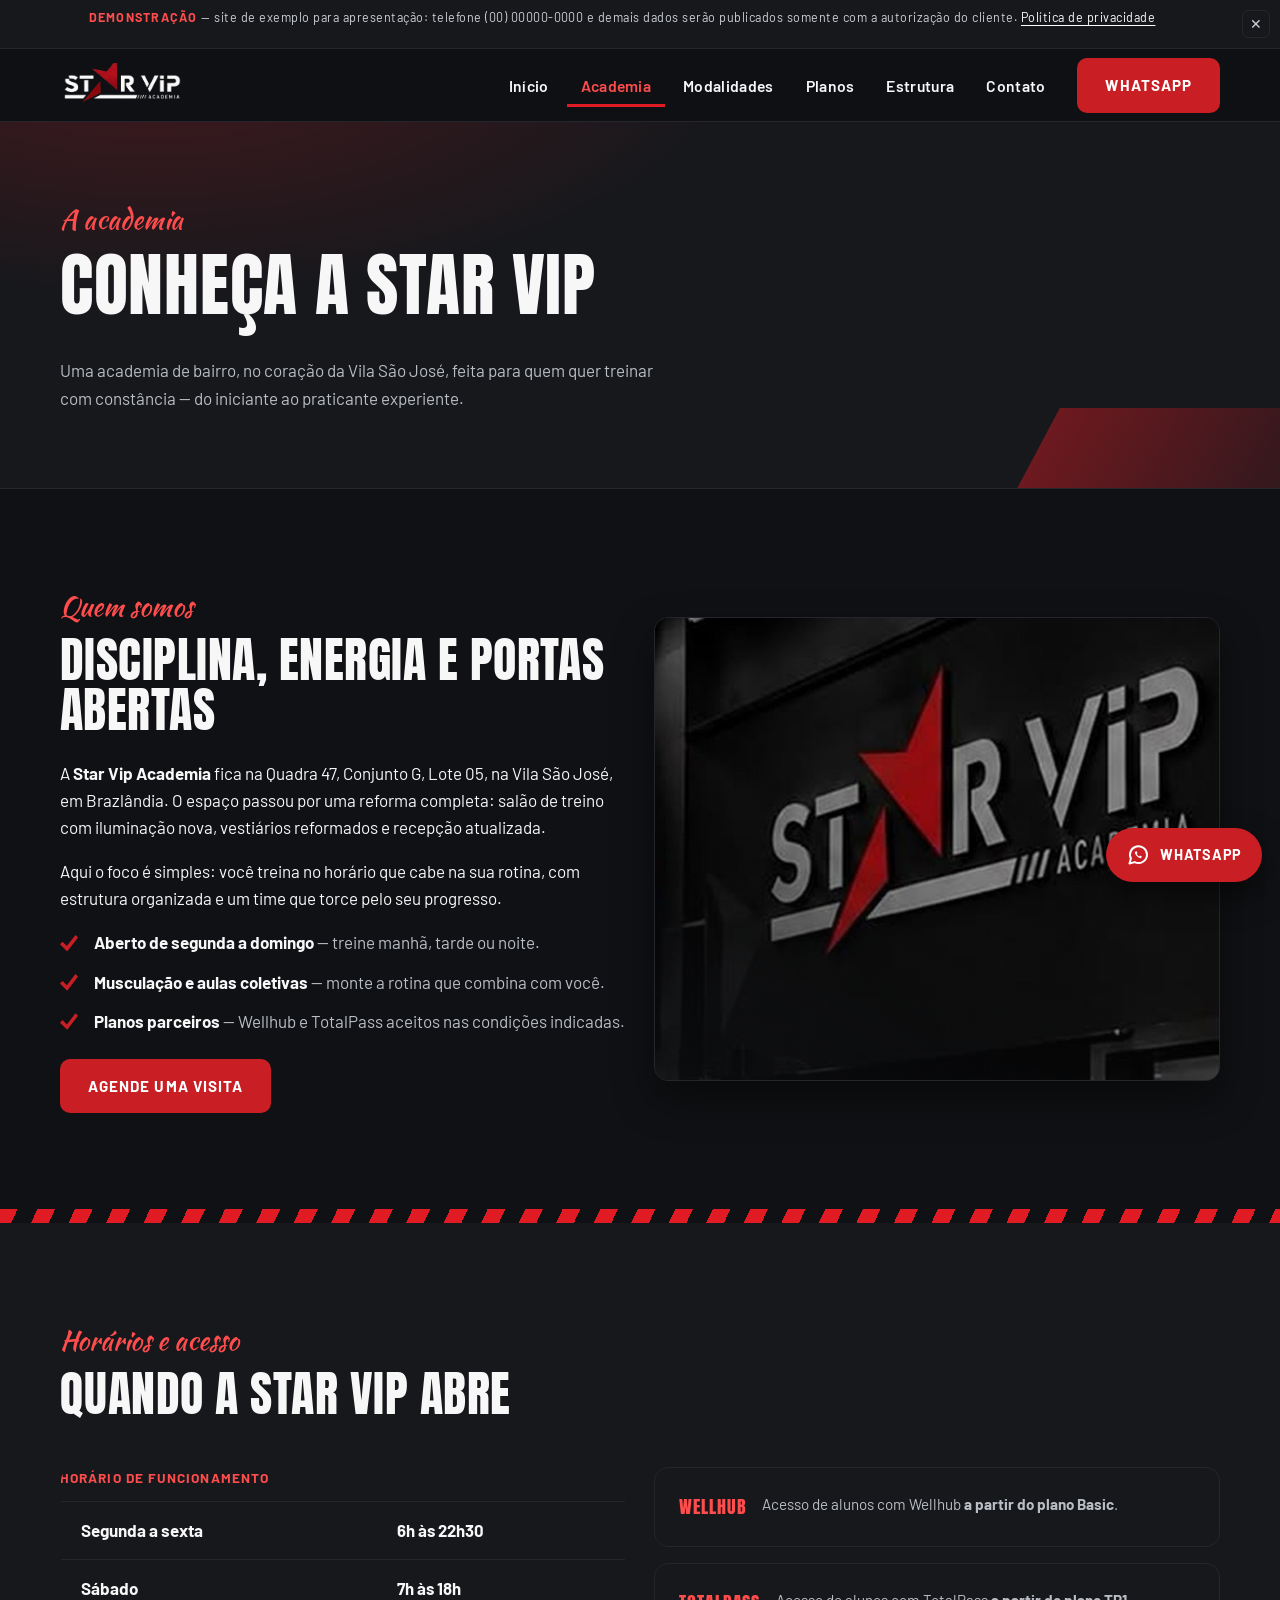
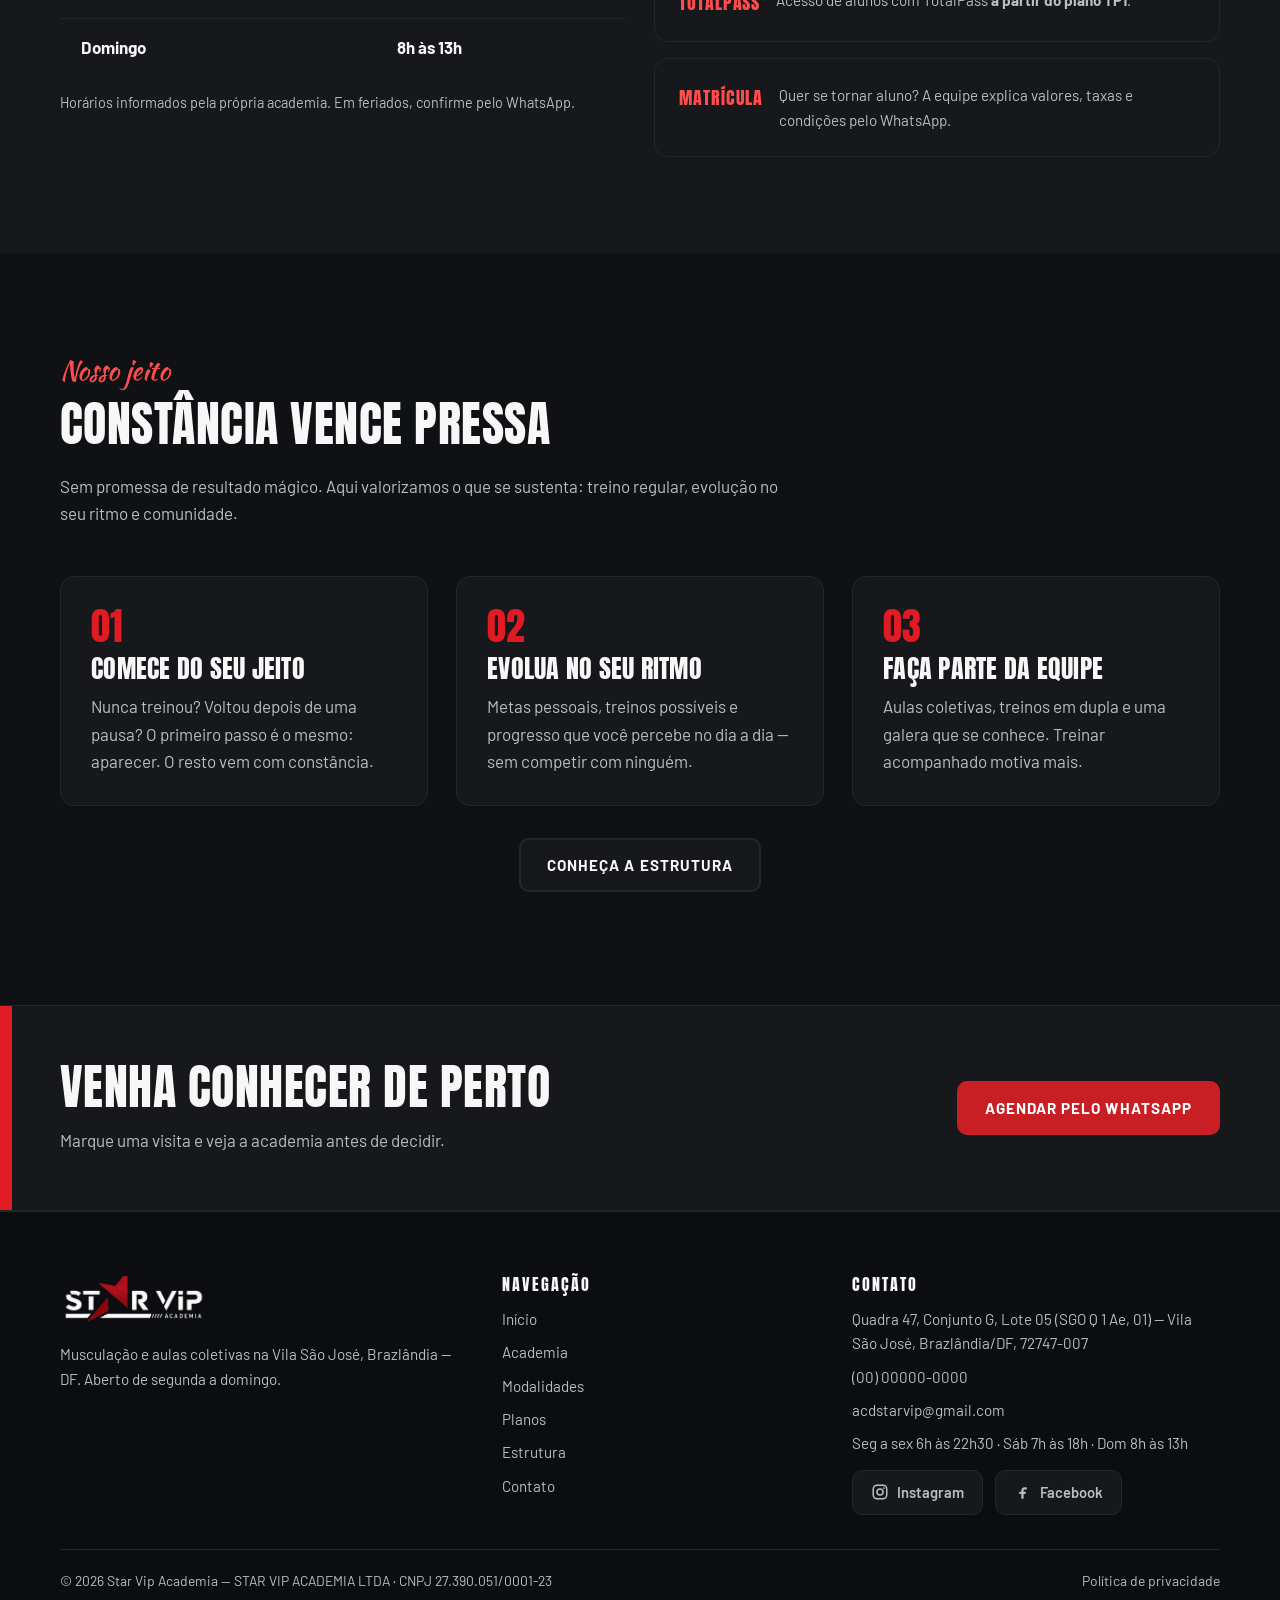
==== commit c8433090: "Alinha endereco com a ficha do Google Meu Negocio (SGO Q 1 Ae)" ====
--- a/academia.html
+++ b/academia.html
@@ -225,7 +225,7 @@
         <div>
           <h3>Contato</h3>
           <ul>
-            <li>Quadra 47, Conjunto G, Lote 05 — Vila São José, Brazlândia/DF, 72747-007</li>
+            <li>Quadra 47, Conjunto G, Lote 05 (SGO Q 1 Ae, 01) — Vila São José, Brazlândia/DF, 72747-007</li>
             <li><a href="tel:+5500000000000">(00) 00000-0000</a></li>
             <li><a href="mailto:acdstarvip@gmail.com">acdstarvip@gmail.com</a></li>
             <li>Seg a sex 6h às 22h30 · Sáb 7h às 18h · Dom 8h às 13h</li>
